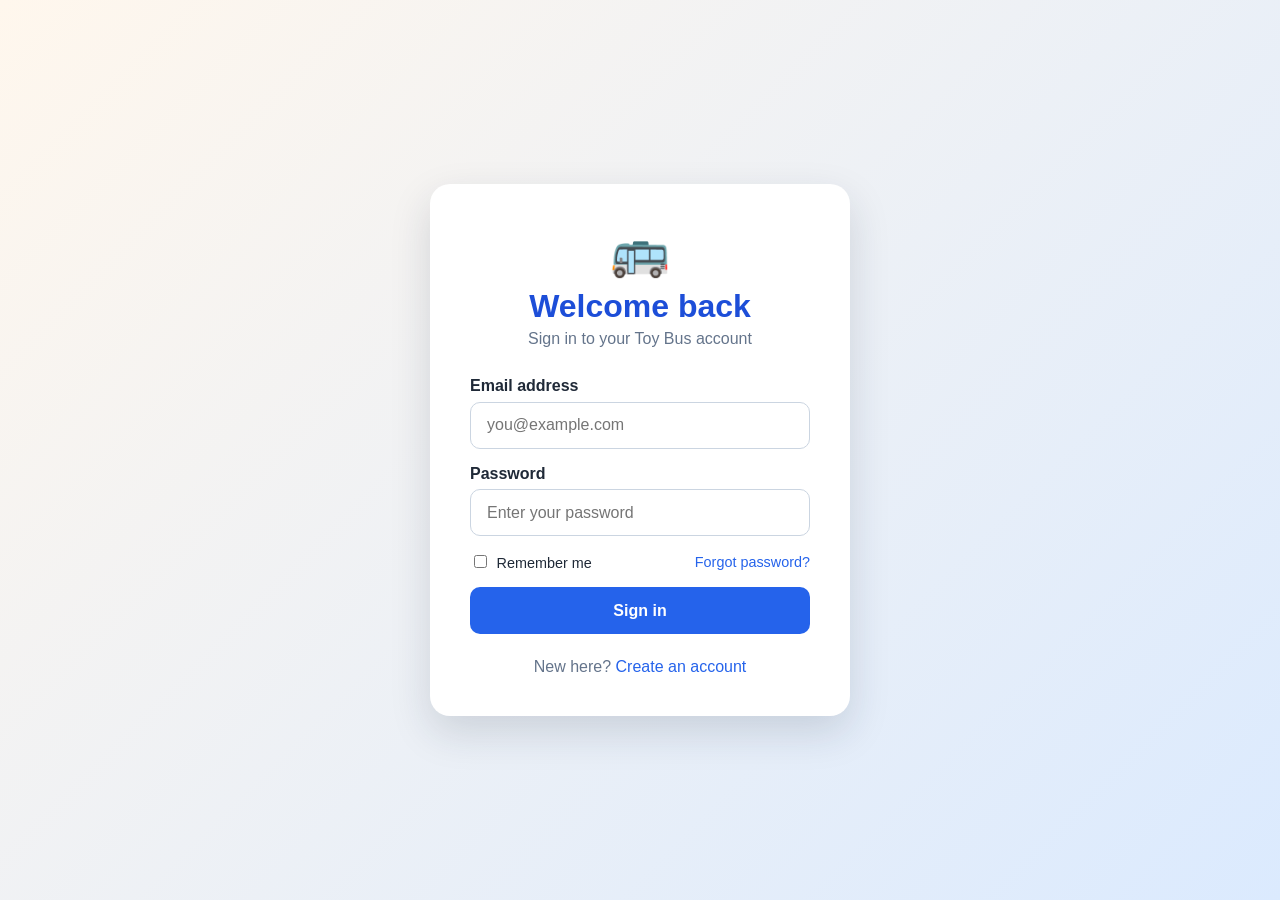
==== login.html @ 32d69c37 "Two new files modified and one new file added" ====
<!DOCTYPE html>
<html lang="en">
<head>
	<meta charset="UTF-8">
	<meta name="viewport" content="width=device-width, initial-scale=1.0">
	<title>Login | Toy Bus App</title>
	<style>
		* { box-sizing: border-box; }
		body {
			margin: 0;
			min-height: 100vh;
			display: grid;
			place-items: center;
			font-family: Arial, sans-serif;
			background: linear-gradient(135deg, #fff7ed, #dbeafe);
			color: #1f2937;
		}
		.card {
			width: min(92%, 420px);
			padding: 2.5rem;
			background: #fff;
			border-radius: 20px;
			box-shadow: 0 16px 40px rgba(30, 41, 59, .15);
		}
		.logo { text-align: center; font-size: 3rem; }
		h1 { margin: .5rem 0 .35rem; text-align: center; color: #1d4ed8; }
		.subtitle { margin: 0 0 1.8rem; text-align: center; color: #64748b; }
		label { display: block; margin: 1rem 0 .4rem; font-weight: bold; }
		input {
			width: 100%;
			padding: .85rem 1rem;
			border: 1px solid #cbd5e1;
			border-radius: 10px;
			font-size: 1rem;
		}
		input:focus { outline: 3px solid #bfdbfe; border-color: #2563eb; }
		.options { display: flex; justify-content: space-between; align-items: center; margin: 1rem 0; font-size: .9rem; }
		.options label { margin: 0; font-weight: normal; }
		.options input { width: auto; margin-right: .35rem; }
		a { color: #2563eb; text-decoration: none; }
		a:hover { text-decoration: underline; }
		button {
			width: 100%;
			padding: .9rem;
			border: 0;
			border-radius: 10px;
			background: #2563eb;
			color: #fff;
			font-size: 1rem;
			font-weight: bold;
			cursor: pointer;
		}
		button:hover { background: #1d4ed8; }
		.signup { margin: 1.5rem 0 0; text-align: center; color: #64748b; }
	</style>
</head>
<body>
	<main class="card">
		<div class="logo" aria-hidden="true">🚌</div>
		<h1>Welcome back</h1>
		<p class="subtitle">Sign in to your Toy Bus account</p>

		<form action="#" method="post">
			<label for="email">Email address</label>
			<input id="email" name="email" type="email" placeholder="you@example.com" required autocomplete="email">

			<label for="password">Password</label>
			<input id="password" name="password" type="password" placeholder="Enter your password" required autocomplete="current-password">

			<div class="options">
				<label><input type="checkbox" name="remember"> Remember me</label>
				<a href="#forgot-password">Forgot password?</a>
			</div>

			<button type="submit">Sign in</button>
		</form>
		<p class="signup">New here? <a href="#signup">Create an account</a></p>
	</main>
</body>
</html>
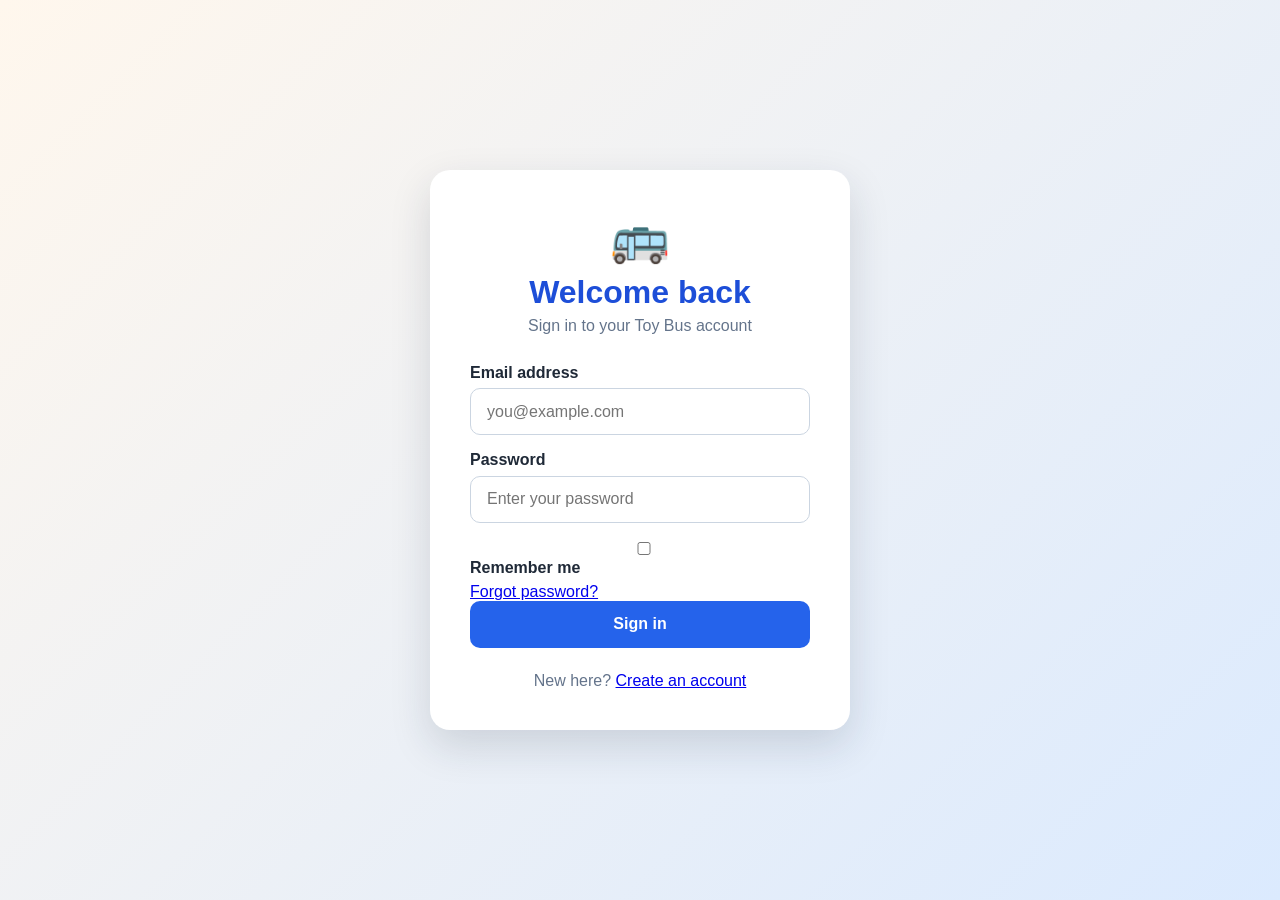
==== commit 3d7274e4: "modified the html file" ====
--- a/login.html
+++ b/login.html
@@ -33,12 +33,7 @@
 			border-radius: 10px;
 			font-size: 1rem;
 		}
-		input:focus { outline: 3px solid #bfdbfe; border-color: #2563eb; }
-		.options { display: flex; justify-content: space-between; align-items: center; margin: 1rem 0; font-size: .9rem; }
-		.options label { margin: 0; font-weight: normal; }
-		.options input { width: auto; margin-right: .35rem; }
-		a { color: #2563eb; text-decoration: none; }
-		a:hover { text-decoration: underline; }
+
 		button {
 			width: 100%;
 			padding: .9rem;
